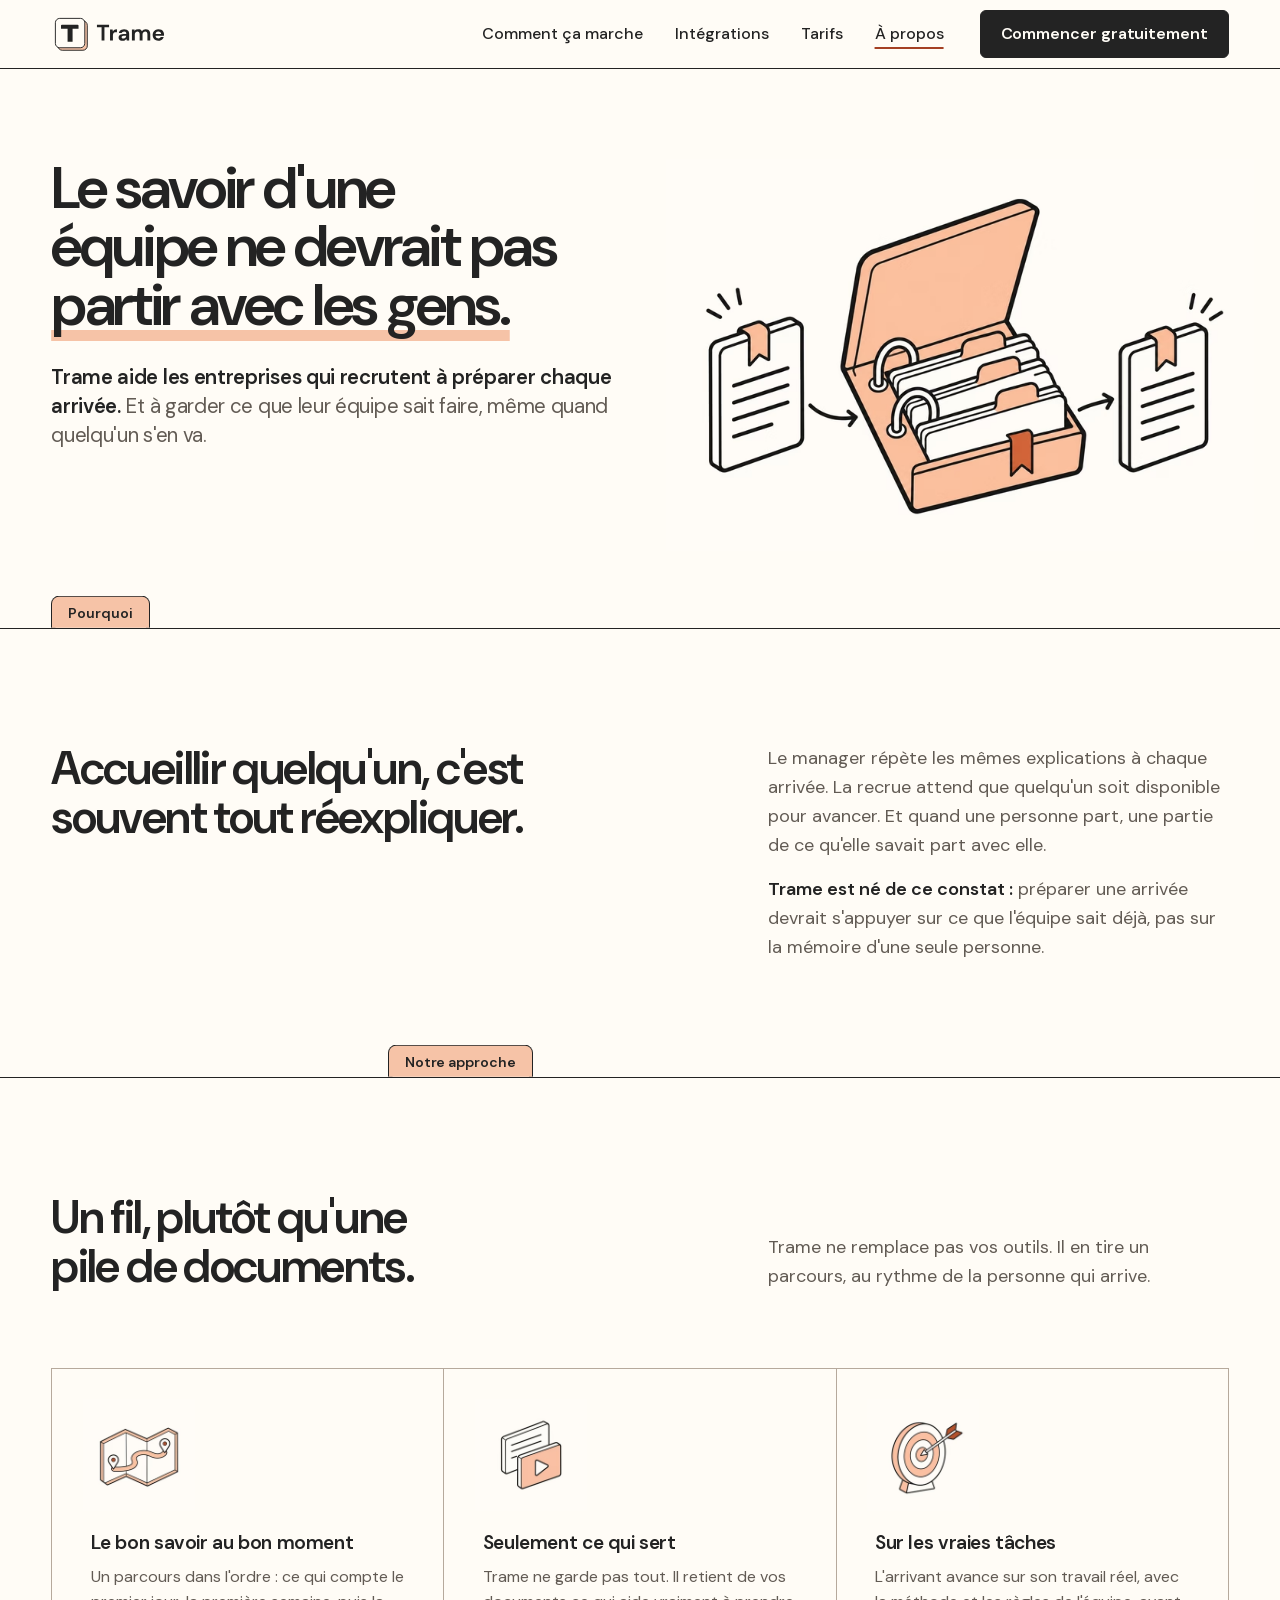
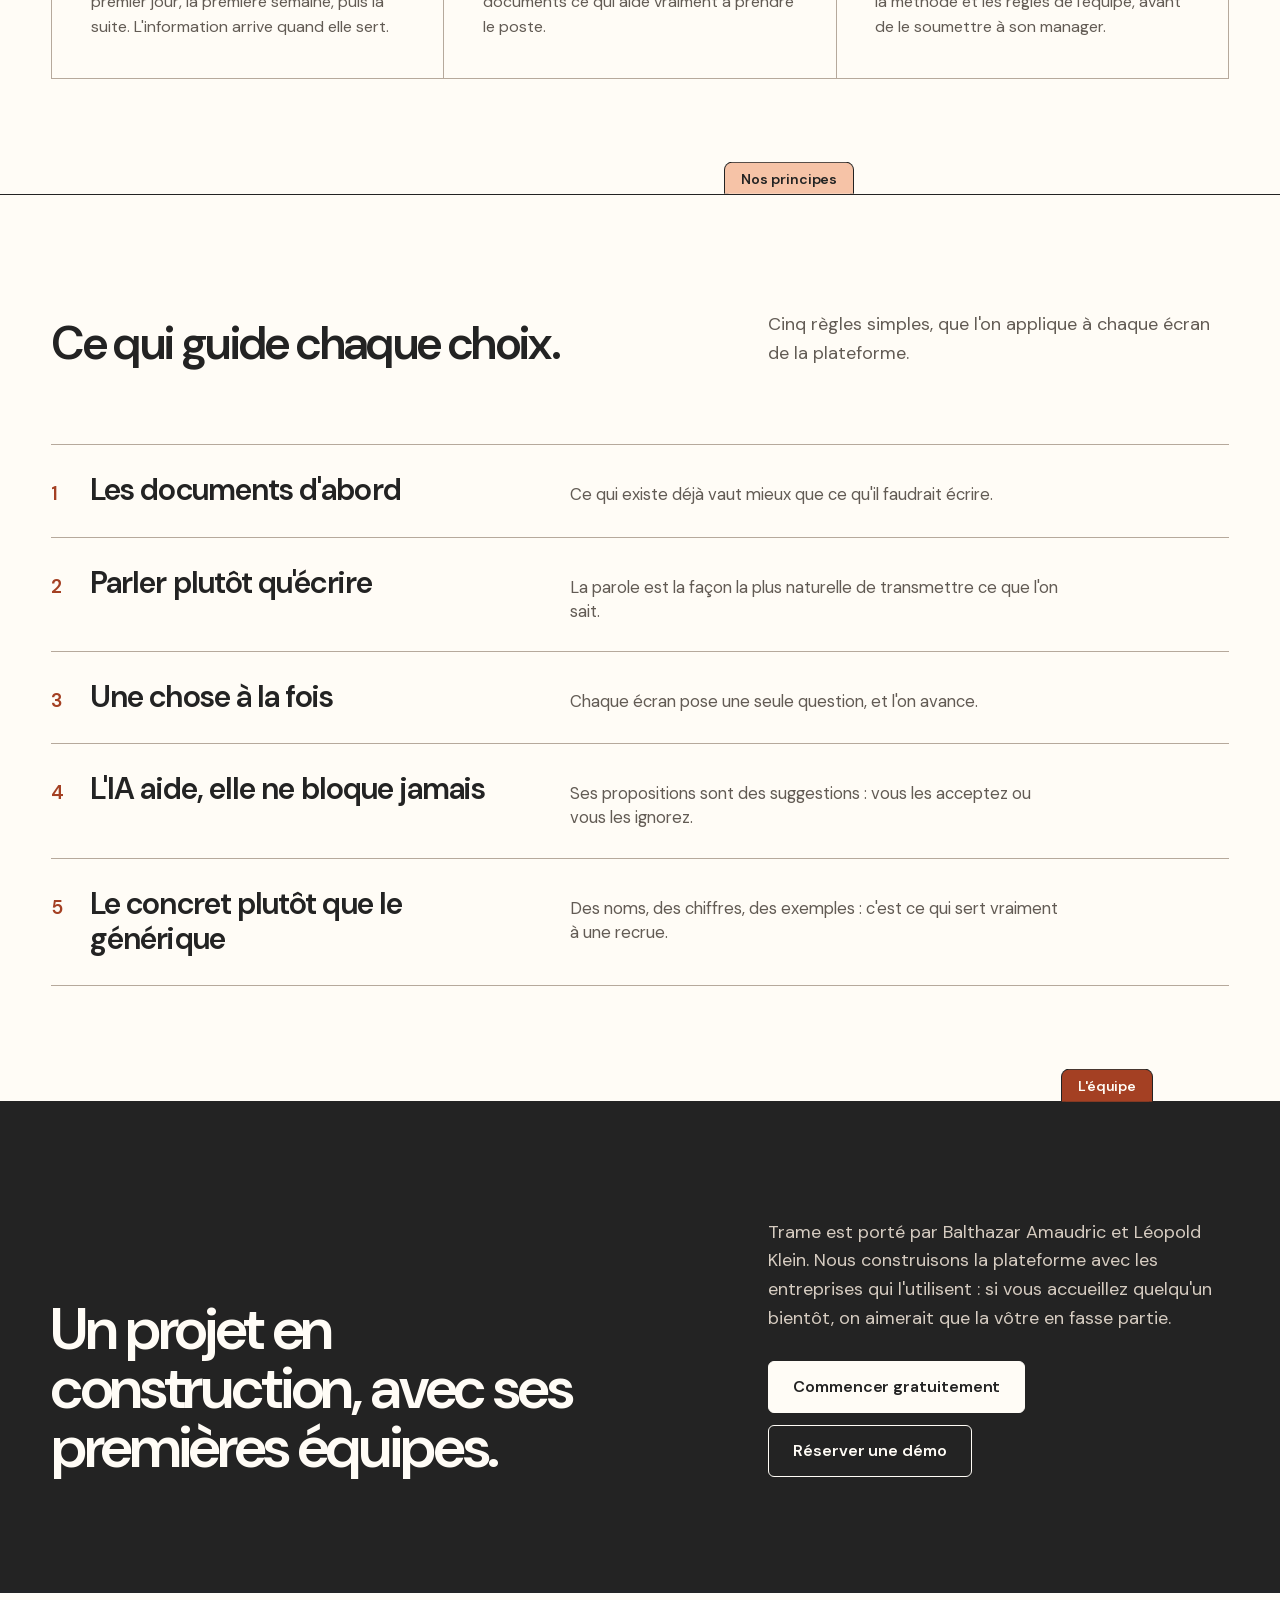
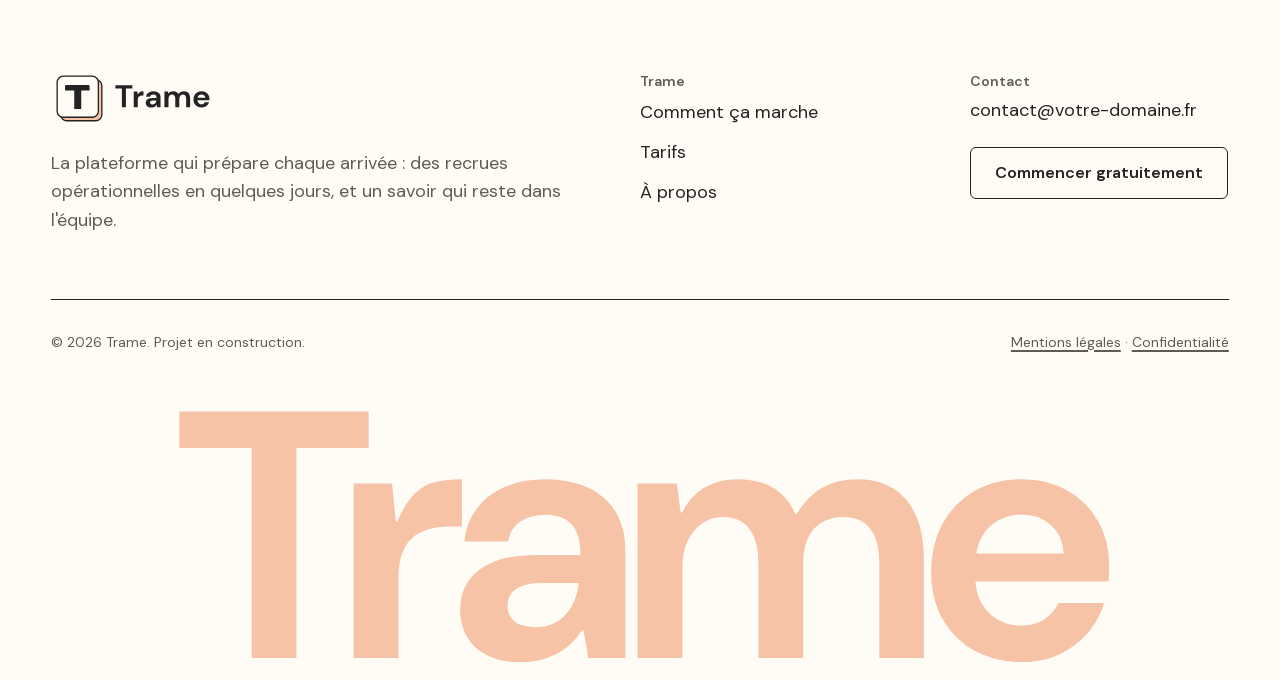
==== a-propos.html @ bbebef20 "Site Trame : accueil, tarifs et à propos Accueil repris de la landing Trame avec le modèle gratuit (" ====
<!doctype html>
<html lang="fr">
<head>
<meta charset="utf-8">
<meta name="viewport" content="width=device-width, initial-scale=1, viewport-fit=cover">
<title>À propos · Trame</title>
<meta name="description" content="Trame aide les entreprises qui recrutent à préparer chaque arrivée, et à garder ce que leur équipe sait faire.">
<meta property="og:title" content="À propos · Trame">
<meta property="og:description" content="Trame aide les entreprises qui recrutent à préparer chaque arrivée, et à garder ce que leur équipe sait faire.">
<meta property="og:type" content="website">
<meta property="og:locale" content="fr_FR">
<meta name="theme-color" content="#FFFCF6">
<!-- Site en construction : non indexé. -->
<meta name="robots" content="noindex">
<link rel="icon" type="image/svg+xml" href="assets/logo/trame-symbole.svg">
<link rel="icon" type="image/png" sizes="32x32" href="assets/logo/favicon-32.png">
<link rel="preload" href="assets/fonts/dm-sans-normal-latin.woff2" as="font" type="font/woff2" crossorigin>
<link rel="stylesheet" href="site.css">
</head>
<body class="trame" id="top" data-page="a-propos">

<a class="skip" href="#contenu">Aller au contenu</a>

<header class="masthead">
  <div class="wrap masthead__bar">
    <a class="logo" href="index.html" aria-label="Trame, accueil"><img src="assets/logo/trame-signature.svg" width="122" height="40" alt=""></a>
    <button class="menu-btn" type="button" aria-expanded="false" aria-controls="nav">Menu <svg class="menu-btn__icon" viewBox="0 0 24 24" width="20" height="20" aria-hidden="true"><path d="M4 7h16M4 12h16M4 17h16"/></svg></button>
    <nav id="nav" class="nav" aria-label="Navigation principale">
      <a href="index.html#comment" class="nav__link">Comment ça marche</a>
      <a href="index.html#integrations" class="nav__link">Intégrations</a>
      <a href="tarifs.html" class="nav__link">Tarifs</a>
      <a href="a-propos.html" class="nav__link" aria-current="page">À propos</a>
      <a href="index.html#commencer" class="btn btn--sm" data-cta="nav">Commencer gratuitement</a>
    </nav>
  </div>
</header>

<main id="contenu" tabindex="-1">

  <section class="page-head page-head--art" aria-labelledby="page-title">
    <div class="wrap page-head__grid">
      <h1 id="page-title">Le savoir d'une équipe ne devrait pas <mark>partir avec les gens.</mark></h1>
      <div class="page-head__text">
        <p class="hero__lead">Trame aide les entreprises qui recrutent à préparer chaque arrivée. <span>Et à garder ce que leur équipe sait faire, même quand quelqu'un s'en va.</span></p>
      </div>
      <figure class="page-head__art art">
        <picture>
          <source type="image/avif" srcset="assets/illustrations/04-transmettre-768.avif 768w, assets/illustrations/04-transmettre-1152.avif 1152w, assets/illustrations/04-transmettre-1536.avif 1536w" sizes="(min-width: 900px) 52vw, calc(100vw - 40px)">
          <img src="assets/illustrations/04-transmettre-1152.jpg" width="1536" height="1024" decoding="async" fetchpriority="high" alt="Le savoir est conservé dans une base partagée et transmis à la personne suivante.">
        </picture>
      </figure>
    </div>
  </section>

  <section id="pourquoi" class="section" aria-labelledby="pourquoi-title" tabindex="-1">
    <div class="wrap">
      <p class="tab" style="--tab-i:0">Pourquoi</p>
      <div class="lede lede--story">
        <h2 id="pourquoi-title">Accueillir quelqu'un, c'est souvent tout réexpliquer.</h2>
        <div class="story">
          <p>Le manager répète les mêmes explications à chaque arrivée. La recrue attend que quelqu'un soit disponible pour avancer. Et quand une personne part, une partie de ce qu'elle savait part avec elle.</p>
          <p><strong>Trame est né de ce constat :</strong> préparer une arrivée devrait s'appuyer sur ce que l'équipe sait déjà, pas sur la mémoire d'une seule personne.</p>
        </div>
      </div>
    </div>
  </section>

  <section id="approche" class="section" aria-labelledby="approche-title" tabindex="-1">
    <div class="wrap">
      <p class="tab" style="--tab-i:2">Notre approche</p>
      <div class="lede">
        <h2 id="approche-title">Un fil, plutôt qu'une pile de documents.</h2>
        <p>Trame ne remplace pas vos outils. Il en tire un parcours, au rythme de la personne qui arrive.</p>
      </div>
      <div class="loom loom--three">
        <article class="loom__cell">
          <picture class="picto"><source type="image/avif" srcset="assets/pictogrammes/picto-parcours-240.avif 240w, assets/pictogrammes/picto-parcours-400.avif 400w" sizes="112px"><img src="assets/pictogrammes/picto-parcours-400.jpg" width="400" height="400" loading="lazy" decoding="async" alt=""></picture>
          <h3>Le bon savoir au bon moment</h3>
          <p>Un parcours dans l'ordre : ce qui compte le premier jour, la première semaine, puis la suite. L'information arrive quand elle sert.</p>
        </article>
        <article class="loom__cell">
          <picture class="picto"><source type="image/avif" srcset="assets/pictogrammes/picto-ressources-240.avif 240w, assets/pictogrammes/picto-ressources-400.avif 400w" sizes="112px"><img src="assets/pictogrammes/picto-ressources-400.jpg" width="400" height="400" loading="lazy" decoding="async" alt=""></picture>
          <h3>Seulement ce qui sert</h3>
          <p>Trame ne garde pas tout. Il retient de vos documents ce qui aide vraiment à prendre le poste.</p>
        </article>
        <article class="loom__cell">
          <picture class="picto"><source type="image/avif" srcset="assets/pictogrammes/picto-missions-240.avif 240w, assets/pictogrammes/picto-missions-400.avif 400w" sizes="112px"><img src="assets/pictogrammes/picto-missions-400.jpg" width="400" height="400" loading="lazy" decoding="async" alt=""></picture>
          <h3>Sur les vraies tâches</h3>
          <p>L'arrivant avance sur son travail réel, avec la méthode et les règles de l'équipe, avant de le soumettre à son manager.</p>
        </article>
      </div>
    </div>
  </section>

  <section id="principes" class="section" aria-labelledby="principes-title" tabindex="-1">
    <div class="wrap">
      <p class="tab" style="--tab-i:4">Nos principes</p>
      <div class="lede">
        <h2 id="principes-title">Ce qui guide chaque choix.</h2>
        <p>Cinq règles simples, que l'on applique à chaque écran de la plateforme.</p>
      </div>
      <dl class="ledger principles">
        <div class="ledger__row principle"><dt><span class="principle__n">1</span>Les documents d'abord</dt><dd>Ce qui existe déjà vaut mieux que ce qu'il faudrait écrire.</dd></div>
        <div class="ledger__row principle"><dt><span class="principle__n">2</span>Parler plutôt qu'écrire</dt><dd>La parole est la façon la plus naturelle de transmettre ce que l'on sait.</dd></div>
        <div class="ledger__row principle"><dt><span class="principle__n">3</span>Une chose à la fois</dt><dd>Chaque écran pose une seule question, et l'on avance.</dd></div>
        <div class="ledger__row principle"><dt><span class="principle__n">4</span>L'IA aide, elle ne bloque jamais</dt><dd>Ses propositions sont des suggestions : vous les acceptez ou vous les ignorez.</dd></div>
        <div class="ledger__row principle"><dt><span class="principle__n">5</span>Le concret plutôt que le générique</dt><dd>Des noms, des chiffres, des exemples : c'est ce qui sert vraiment à une recrue.</dd></div>
      </dl>
    </div>
  </section>

  <section id="equipe" class="section section--ink" aria-labelledby="equipe-title" tabindex="-1">
    <div class="wrap">
      <p class="tab tab--last" style="--tab-i:6">L'équipe</p>
      <div class="closing">
        <h2 id="equipe-title">Un projet en construction, avec ses premières équipes.</h2>
        <div class="closing__side">
          <p>Trame est porté par Balthazar Amaudric et Léopold Klein. Nous construisons la plateforme avec les entreprises qui l'utilisent : si vous accueillez quelqu'un bientôt, on aimerait que la vôtre en fasse partie.</p>
          <div class="actions">
            <a href="index.html#commencer" class="btn btn--paper" data-cta="a-propos">Commencer gratuitement</a>
            <a href="tarifs.html#demo" class="btn btn--on-ink" data-demo="a-propos">Réserver une démo</a>
          </div>
        </div>
      </div>
    </div>
  </section>

</main>

<footer class="colophon">
  <div class="wrap">
    <div class="colophon__top">
      <div class="colophon__brand">
        <a class="logo logo--lg" href="index.html" aria-label="Trame, accueil"><img src="assets/logo/trame-signature.svg" width="171" height="56" alt=""></a>
        <p>La plateforme qui prépare chaque arrivée : des recrues opérationnelles en quelques jours, et un savoir qui reste dans l'équipe.</p>
      </div>
      <nav class="colophon__nav" aria-label="Pages du site">
        <p class="colophon__label">Trame</p>
        <a href="index.html#comment">Comment ça marche</a>
        <a href="tarifs.html">Tarifs</a>
        <a href="a-propos.html">À propos</a>
      </nav>
      <div class="colophon__contact">
        <p class="colophon__label">Contact</p>
        <p class="sel">contact@votre-domaine.fr</p>
        <a href="index.html#commencer" class="btn btn--ghost" data-cta="footer">Commencer gratuitement</a>
      </div>
    </div>

    <div class="colophon__bottom">
      <span>© 2026 Trame. Projet en construction.</span>
      <span><a href="index.html#mentions">Mentions légales</a> · <a href="index.html#confidentialite">Confidentialité</a></span>
    </div>
  </div>
  <p class="colophon__mark" aria-hidden="true">Trame</p>
</footer>

<script src="site.js"></script>
</body>
</html>
---- site.css ----
/* Trame · site (accueil, tarifs, à propos), direction « Atelier de transmission ».
   Repris de la landing Trame (dépôt trame-landing) ; tout est limité à .trame. */

@font-face{font-family:"DM Sans";font-style:normal;font-weight:100 1000;font-display:swap;src:url("assets/fonts/dm-sans-normal-latin.woff2") format("woff2");unicode-range:U+0000-00FF,U+0131,U+0152-0153,U+02BB-02BC,U+02C6,U+02DA,U+02DC,U+0304,U+0308,U+0329,U+2000-206F,U+20AC,U+2122,U+2191,U+2193,U+2212,U+2215,U+FEFF,U+FFFD}
@font-face{font-family:"DM Sans";font-style:normal;font-weight:100 1000;font-display:swap;src:url("assets/fonts/dm-sans-normal-latin-ext.woff2") format("woff2");unicode-range:U+0100-02BA,U+02BD-02C5,U+02C7-02CC,U+02CE-02D7,U+02DD-02FF,U+0304,U+0308,U+0329,U+1D00-1DBF,U+1E00-1E9F,U+1EF2-1EFF,U+2020,U+20A0-20AB,U+20AD-20C0,U+2113,U+2C60-2C7F,U+A720-A7FF}

/* ---------- Tokens ---------- */
.trame{
  --paper:#FFFCF6;--ink:#232323;--peach:#F6C3A7;--apricot:#FFF0E5;--ember:#A44023;--muted:#625B54;--line:#B6A99C;
  /* texte secondaire sur encre, teinté du papier (8:1 sur #232323) */
  --on-ink:#FFFCF6;--on-ink-muted:#D6CCC1;
  --font:"DM Sans",Arial,sans-serif;
  --radius-control:6px;--radius-panel:10px;
  --gutter:clamp(20px,4vw,56px);
  --masthead:68px;
  --section:clamp(80px,9vw,136px);
  --text:clamp(16px,.9rem + .3vw,18px);
  margin:0;font-family:var(--font);font-size:var(--text);line-height:1.6;color:var(--ink);background:var(--paper);
  -webkit-text-size-adjust:100%;text-rendering:optimizeLegibility;-webkit-font-smoothing:antialiased;
  caret-color:var(--ember);accent-color:var(--ink);scrollbar-color:var(--line) var(--paper);
}
.trame *,.trame *::before,.trame *::after{box-sizing:border-box}
.trame ::selection{background:var(--peach);color:var(--ink)}
.trame [hidden]{display:none!important}
.trame img,.trame svg,.trame picture{display:block;max-width:100%}
.trame a{color:inherit;text-underline-offset:.2em;text-decoration-thickness:1.5px}
.trame p,.trame figure,.trame dl,.trame dd{margin:0}
.trame h1,.trame h2,.trame h3{margin:0;font-weight:600;text-wrap:balance}
.trame h1{font-size:clamp(42px,5.8vw,88px);line-height:1;letter-spacing:-.04em}
.trame h2{font-size:clamp(32px,3.6vw,52px);line-height:1.06;letter-spacing:-.035em}
.trame h3{font-size:clamp(19px,1.5vw,22px);line-height:1.25;letter-spacing:-.02em}
.trame mark{background:none;color:inherit;text-decoration:underline;text-decoration-color:var(--peach);text-decoration-thickness:.18em;text-underline-offset:.08em;text-decoration-skip-ink:none}
.trame :focus-visible{outline:3px solid var(--ember);outline-offset:3px;border-radius:2px}
.trame [tabindex="-1"]:focus{outline:none}
.trame .wrap{width:100%;max-width:calc(1240px + 2 * var(--gutter));margin-inline:auto;padding-inline:max(var(--gutter),env(safe-area-inset-left,0px)) max(var(--gutter),env(safe-area-inset-right,0px))}
.trame .skip{position:absolute;left:12px;top:-60px;z-index:20;padding:10px 16px;background:var(--ink);color:var(--paper);border-radius:var(--radius-control);font-weight:600;text-decoration:none}
.trame .skip:focus{top:12px}

/* ---------- Boutons ---------- */
.trame .btn{min-height:52px;display:inline-flex;align-items:center;justify-content:center;gap:10px;padding:13px 24px;border:1.5px solid var(--ink);border-radius:var(--radius-control);font:600 16px/1.2 var(--font);letter-spacing:-.005em;text-align:center;text-decoration:none;background:var(--ink);color:var(--paper);cursor:pointer;transition:background-color 160ms cubic-bezier(.16,1,.3,1),border-color 160ms cubic-bezier(.16,1,.3,1),color 160ms cubic-bezier(.16,1,.3,1)}
.trame .btn:hover{background:var(--ember);border-color:var(--ember)}
.trame .btn:active{background:#7E3019;border-color:#7E3019}
.trame .btn--ghost{background:transparent;color:var(--ink)}
.trame .btn--ghost:hover{background:var(--ink);border-color:var(--ink);color:var(--paper)}
.trame .btn--sm{min-height:48px;padding:11px 20px;white-space:nowrap}
.trame .btn--block{width:100%}
.trame .btn:disabled{cursor:progress;background:var(--muted);border-color:var(--muted)}
.trame .actions{display:flex;flex-wrap:wrap;gap:12px}

/* ---------- Bandeau ---------- */
.trame .masthead{position:sticky;top:0;z-index:10;background:var(--paper);border-bottom:1px solid var(--ink)}
.trame .masthead__bar{display:flex;align-items:center;justify-content:space-between;gap:16px;min-height:var(--masthead)}
.trame .logo{display:inline-flex;align-items:center;min-height:44px;flex:none}
.trame .logo img{width:auto;height:40px}
.trame .logo--lg img{height:56px}
.trame .nav{display:flex;align-items:center;gap:4px 32px}
.trame .nav__link{display:inline-flex;align-items:center;min-height:44px;font-size:16px;font-weight:500;text-decoration:none;text-underline-offset:8px;text-decoration-thickness:2px}
.trame .nav__link:hover{text-decoration-line:underline;text-decoration-color:var(--line)}
.trame .nav__link[aria-current]{text-decoration-line:underline;text-decoration-color:var(--ember)}
.trame .nav .btn{margin-left:4px}
@media (max-width:1040px){.trame .nav__link{display:none}}
@media (max-width:360px){.trame .logo img{height:34px}.trame .nav .btn{padding-inline:14px;font-size:15px}}

/* ---------- Hero ---------- */
.trame .hero{padding-block:clamp(40px,6vw,88px) clamp(40px,4.5vw,64px);overflow:hidden}
.trame .hero__grid{display:grid;grid-template-columns:minmax(0,1fr);gap:clamp(28px,4vw,48px);align-items:center}
.trame .hero h1{grid-column:1 / -1;max-width:14em}
.trame .hero__lead{font-size:clamp(19px,1.6vw,23px);line-height:1.4;font-weight:600;letter-spacing:-.015em}
.trame .hero__lead span{font-weight:400;color:var(--muted)}
.trame .ticks{list-style:none;margin:28px 0 0;padding:0;display:grid;gap:12px;max-width:34em}
.trame .ticks li{display:flex;gap:12px;align-items:flex-start}
.trame .tick{flex:none;margin-top:2px;fill:none;stroke:var(--ember);stroke-width:2.6;stroke-linecap:round;stroke-linejoin:round}
.trame .hero .actions{margin-top:36px}
.trame .hero__text{position:relative;z-index:1}
/* Le haut de l'illustration est du papier vide (6 % de sa hauteur) : elle remonte légèrement vers les boutons. */
.trame .hero__art{margin-top:-2%}
.trame .hero__art img{width:100%;height:auto}
@media (min-width:900px){
  .trame .hero__grid{grid-template-columns:minmax(0,5fr) minmax(0,7fr);column-gap:clamp(24px,3vw,48px)}
  .trame .hero h1{position:relative;z-index:1}
  .trame .hero__text{align-self:start}
  /* L'illustration remonte sous la seconde ligne, courte, du titre : son haut gauche est du papier vide. */
  .trame .hero__art{margin:calc(-1 * clamp(48px,9vw,136px)) calc(-1 * var(--gutter)) 0 0;align-self:start}
}

/* La vapeur du café : trois volutes au trait d'encre qui montent et s'effacent en boucle. */
.trame .hero__art{position:relative}
.trame .hero-steam{position:absolute;top:0;left:0;width:100%;height:auto;aspect-ratio:1090 / 920;pointer-events:none;overflow:visible}
.trame .hero-steam path{fill:none;stroke:var(--ink);stroke-width:3.6;stroke-linecap:round;stroke-dasharray:55 100;stroke-dashoffset:55;opacity:0;animation:trame-vapeur 3.6s cubic-bezier(.45,.1,.55,.9) infinite}
.trame .hero-steam path:nth-child(2){animation-delay:-1.2s;animation-duration:4s}
.trame .hero-steam path:nth-child(3){animation-delay:-2.5s}
@keyframes trame-vapeur{0%{stroke-dashoffset:55;opacity:0}20%{opacity:1}65%{opacity:.75}100%{stroke-dashoffset:-100;opacity:0}}

/* Survol de l'illustration : calques ajoutés par v2.js (souris uniquement), découpés dans la même image.
   Chaque calque grandit autour de son centre plus qu'il ne se déplace : il recouvre toujours son empreinte
   d'origine, sans laisser voir de double sous lui. */
.trame .hero-layer,.trame .hero-keys{position:absolute;top:0;left:0;width:100%;pointer-events:none}
.trame .hero-layer img{width:100%;height:auto;pointer-events:auto}
.trame .hero-layer{filter:drop-shadow(0 0 0 rgba(35,35,35,0));transition:transform .55s var(--lift),filter .55s var(--lift)}
.trame .hero-layer--panel{--lift:cubic-bezier(.2,.9,.25,1.15);transform-origin:65% 33.6%}
.trame .hero-layer--panel img{clip-path:polygon(73.67% 63.32%,49.45% 55.16%,48.99% 54.95%,48.49% 54.24%,48.39% 53.04%,50.50% 35.22%,53.26% 7.61%,53.44% 6.63%,54.13% 5.92%,55.14% 5.92%,76.70% 11.90%,81.56% 13.10%,82.29% 13.42%,82.71% 14.02%,82.80% 15.22%,81.06% 26.41%,77.94% 48.59%,76.06% 48.21%,75.60% 48.42%,75.18% 49.02%,73.35% 61.41%,73.53% 62.72%,73.90% 63.15%)}
.trame .hero-layer--panel:hover{transform:translate(-.3%,-.6%) scale(1.045);filter:drop-shadow(9px 11px 0 rgba(35,35,35,.14))}
.trame .hero-layer--card{--lift:cubic-bezier(.2,.9,.25,1.25);transform-origin:83.2% 58.4%}
.trame .hero-layer--card img{clip-path:polygon(90.00% 68.86%,88.90% 68.64%,76.33% 64.08%,74.77% 63.64%,74.04% 63.32%,73.53% 62.72%,73.35% 61.41%,73.81% 58.91%,75.00% 49.78%,75.28% 48.80%,75.60% 48.42%,76.51% 48.21%,90.28% 52.45%,92.20% 53.10%,92.89% 53.80%,93.07% 54.35%,93.07% 55.00%,91.51% 64.24%,91.15% 67.17%,90.87% 68.15%,90.46% 68.64%)}
.trame .hero-layer--card:hover{transform:translate(.2%,-.3%) scale(1.07) rotate(-1deg);filter:drop-shadow(7px 9px 0 var(--peach))}
/* La loupe se soulève et grossit ce qu'elle regarde. */
.trame .hero-layer--mag{--lift:cubic-bezier(.3,.8,.3,1);transform-origin:67.06% 75.65%}
.trame .hero-layer--mag img{clip-path:polygon(79.45% 94.08%,78.81% 94.08%,78.26% 93.86%,77.66% 93.26%,72.34% 85.76%,71.88% 84.78%,71.97% 84.35%,70.96% 83.04%,70.83% 82.66%,69.54% 83.42%,68.62% 83.75%,67.06% 83.97%,65.96% 83.86%,64.59% 83.42%,63.49% 82.77%,62.57% 82.01%,61.70% 80.98%,61.06% 79.89%,60.32% 77.93%,60.05% 75.65%,60.14% 74.35%,60.50% 72.72%,61.06% 71.41%,61.70% 70.33%,62.57% 69.29%,63.49% 68.53%,65.14% 67.66%,67.06% 67.34%,68.17% 67.45%,69.54% 67.88%,70.64% 68.53%,71.56% 69.29%,72.43% 70.33%,73.62% 72.72%,73.99% 74.35%,74.08% 75.65%,73.99% 76.96%,73.62% 78.59%,73.07% 79.89%,72.43% 80.87%,72.75% 81.03%,73.76% 82.34%,73.94% 82.23%,74.50% 82.45%,80.69% 90.54%,80.96% 91.30%,80.96% 92.28%,80.78% 92.93%,80.37% 93.53%)}
.trame .hero-layer--mag:hover{transform:scale(1.08);filter:drop-shadow(6px 8px 0 rgba(35,35,35,.14))}
.trame .hero-layer--lens{filter:none;clip-path:circle(5.35% at 67.06% 75.65%);transform-origin:67.06% 75.65%}
.trame .hero-layer--lens img{pointer-events:none;transform-origin:67.06% 75.65%;transition:transform .7s cubic-bezier(.3,.8,.3,1)}
.trame .hero-layer--mag:hover .hero-layer--lens img{transform:scale(1.3)}
/* Le clavier : des touches s'allument l'une après l'autre, comme sous des doigts. */
.trame .hero-keys{height:auto;aspect-ratio:1090 / 920;mix-blend-mode:multiply}
.trame .hero-keys__hit{fill:transparent;pointer-events:all}
.trame .hero-keys__caps polygon{fill:var(--peach);opacity:0}
.trame .hero-keys__hit:hover~.hero-keys__caps polygon{animation:trame-frappe 6s linear infinite}
@keyframes trame-frappe{0%{opacity:0}1.2%{opacity:1}6%{opacity:0}100%{opacity:0}}

/* ---------- Bandeau d'introduction ---------- */
.trame .intro{background:var(--apricot);border-block:1px solid var(--ink);padding-block:clamp(56px,7vw,96px)}
.trame .intro__grid{display:grid;gap:28px 72px}
.trame .intro__statement{font-size:clamp(34px,4.4vw,64px);font-weight:600;line-height:1.02;letter-spacing:-.04em;text-wrap:balance}
.trame .intro__statement span{color:var(--ember)}
.trame .intro__body{display:grid;gap:14px;align-content:end;max-width:34em}
.trame .intro__lead{font-size:clamp(19px,1.6vw,22px);font-weight:600;letter-spacing:-.015em;line-height:1.35}
@media (min-width:900px){.trame .intro__grid{grid-template-columns:minmax(0,7fr) minmax(0,5fr);align-items:end}}

/* ---------- Sections et intercalaires ---------- */
.trame .section{position:relative;padding-block:var(--section);border-top:1px solid var(--ink);scroll-margin-top:calc(var(--masthead) + 44px)}
.trame .section>.wrap{position:relative}
/* L'intercalaire : un onglet de classeur posé sur le trait de section. */
.trame .tab{position:absolute;left:calc(max(var(--gutter),env(safe-area-inset-left,0px)) + (100% - 2 * var(--gutter) - 12em) * var(--tab-i,0) / 6);top:calc(-1 * var(--section) - 1px);transform:translateY(-100%);padding:7px 16px 6px;background:var(--peach);border:1px solid var(--ink);border-bottom:0;border-radius:8px 8px 0 0;font-size:14px;font-weight:600;line-height:1.3;letter-spacing:-.005em;white-space:nowrap;color:var(--ink)}
.trame .tab--last{background:var(--ember);color:var(--paper)}
.trame .lede{display:grid;gap:20px 72px;margin-bottom:clamp(48px,6vw,80px)}
.trame .lede h2{max-width:16em}
.trame .lede p{max-width:34em;color:var(--muted)}
.trame .lede strong{color:var(--ink);font-weight:600}
@media (min-width:900px){.trame .lede{grid-template-columns:minmax(0,7fr) minmax(0,5fr);align-items:end}}

/* ---------- Problème : un relevé ---------- */
.trame .ledger{border-bottom:1px solid var(--line)}
.trame .ledger__row{display:grid;gap:6px 48px;padding-block:clamp(18px,2.4vw,28px);border-top:1px solid var(--line);align-items:baseline}
.trame .ledger dt{font-size:clamp(44px,5.6vw,84px);font-weight:600;line-height:.95;letter-spacing:-.04em;font-variant-numeric:tabular-nums lining-nums}
.trame .ledger dd{font-size:clamp(16px,1.3vw,19px);line-height:1.45;color:var(--muted);max-width:30em}
.trame .sources{margin-top:24px;font-size:14px;color:var(--muted)}
@media (min-width:720px){.trame .ledger__row{grid-template-columns:minmax(0,5fr) minmax(0,7fr)}}

/* ---------- Comment ça marche : le fil ---------- */
.trame .weave{position:relative;--node:48px}
.trame .weave__thread{display:none}
.trame .weave__flag{position:absolute;left:calc(var(--node) / 2 - 4.75px);bottom:-2px;overflow:visible}
.trame .weave__pole{fill:none;stroke:var(--ink);stroke-width:1.5;stroke-linecap:round}
.trame .weave__cloth{fill:var(--ember);stroke:var(--ink);stroke-width:1.5;stroke-linejoin:round}
.trame .steps{list-style:none;margin:0;padding:0 0 40px;display:grid;gap:56px;position:relative}
.trame .steps::before{content:"";position:absolute;left:calc(var(--node) / 2 - .75px);top:calc(var(--node) / 2);bottom:0;border-left:1.5px dashed var(--ink)}
.trame .step{position:relative;display:grid;grid-template-columns:var(--node) minmax(0,1fr);column-gap:20px;align-content:start}
.trame .step>*:not(.step__node){grid-column:2}
.trame .step__node{grid-column:1;grid-row:1 / span 4;align-self:start;position:relative;z-index:1;display:grid;place-items:center;width:var(--node);height:var(--node);border:1.5px solid var(--ink);border-radius:50%;background:var(--peach);font-size:14px;font-weight:600;letter-spacing:.02em;font-variant-numeric:tabular-nums}
.trame .step__art{width:100%;max-width:520px;aspect-ratio:3/2;margin-bottom:20px}
.trame .step h3{margin-bottom:10px}
.trame .step p:not(.step__node):not(.tag){font-size:16px;line-height:1.6;color:var(--muted)}
.trame .tag{justify-self:start;margin-top:16px;padding:5px 10px;border:1px solid var(--ink);border-radius:4px;font-size:14px;font-weight:500;line-height:1.3}
@media (min-width:1024px){
  .trame .weave__thread{display:block;position:absolute;left:0;right:0;top:calc(var(--node) / 2 - 20px);width:100%;height:40px;overflow:visible}
  .trame .weave__thread path{fill:none;stroke:var(--ink);stroke-width:1.5;stroke-dasharray:7 7;stroke-linecap:round;vector-effect:non-scaling-stroke}
  .trame .weave__flag{left:auto;bottom:auto;right:-6px;top:calc(var(--node) / 2 - 30px)}
  .trame .steps{grid-template-columns:repeat(3,minmax(0,1fr));gap:40px;padding-bottom:0}
  .trame .steps::before{display:none}
  .trame .step{grid-template-columns:minmax(0,1fr)}
  .trame .step>*:not(.step__node){grid-column:1}
  .trame .step__node{grid-row:auto;margin-bottom:28px}
  .trame .step__art{max-width:none}
}
/* Étape 2 : les fiches du parcours, dessinées dans la grammaire des planches (trait 3, aplats pêche, dernier onglet braise). */
.trame .sketch{width:100%;height:auto;overflow:visible}
.trame .sketch polygon{stroke:var(--ink);stroke-width:3;stroke-linejoin:round}
.trame .sk-face{fill:var(--paper)}
.trame .sk-edge{fill:var(--peach)}
.trame .sketch text{font:600 21px/1 var(--font);letter-spacing:-.01em;fill:var(--ink)}

/* Le papier des PNG maîtres a été aplati sur #FFFCF6 (pixels clairs à ≤ 7 niveaux du papier mesuré, trait intact)
   avant encodage : les images se posent sans cadre, sans masque, filtre ni mélange. */
.trame .art img{width:100%;height:100%;object-fit:contain}

/* Signature : le fil se trace au défilement, les étapes se colorent à son passage.
   Repli : fil complet et pastilles pêche, sans mouvement. */
@supports (animation-timeline:view()){
  @media (prefers-reduced-motion:no-preference){
    .trame .weave{view-timeline:--weave block}
    .trame .weave__thread,.trame .steps::before{animation:trame-draw linear both;animation-timeline:--weave;animation-range:cover 12% cover 46%}
    .trame .steps::before{animation-name:trame-draw-down}
    .trame .step__node{animation:trame-node linear both;animation-timeline:--weave}
    .trame .step:nth-child(1) .step__node{animation-range:cover 10% cover 14%}
    .trame .step:nth-child(2) .step__node{animation-range:cover 21% cover 25%}
    .trame .step:nth-child(3) .step__node{animation-range:cover 32% cover 36%}
    .trame .weave__flag{animation:trame-flag linear both;animation-timeline:--weave;animation-range:cover 42% cover 47%}
    @media (max-width:1023.98px){
      .trame .steps::before{animation-range:cover 8% cover 70%}
      .trame .step:nth-child(1) .step__node{animation-range:cover 6% cover 10%}
      .trame .step:nth-child(2) .step__node{animation-range:cover 30% cover 34%}
      .trame .step:nth-child(3) .step__node{animation-range:cover 54% cover 58%}
      .trame .weave__flag{animation-range:cover 66% cover 72%}
    }
  }
}
@keyframes trame-draw{from{clip-path:inset(0 100% 0 0)}to{clip-path:inset(0 0 0 0)}}
@keyframes trame-draw-down{from{clip-path:inset(0 0 100% 0)}to{clip-path:inset(0 0 0 0)}}
@keyframes trame-node{from{background:var(--paper)}to{background:var(--peach)}}
@keyframes trame-flag{from{opacity:0;transform:translateY(6px)}to{opacity:1;transform:none}}

/* ---------- Intégrations : le tableau des connexions, sur l'encre ---------- */
.trame .lede--ink p{color:var(--on-ink-muted)}
.trame .lede__side{display:grid;gap:24px;justify-items:start}
.trame .btn--on-ink{background:transparent;border-color:var(--paper);color:var(--paper)}
.trame .btn--on-ink:hover{background:var(--paper);border-color:var(--paper);color:var(--ink)}
.trame .btn--on-ink:focus-visible{outline-color:var(--peach)}
.trame .board{margin:0}
/* Le relief du logo : une feuille papier posée sur un calque pêche décalé. */
.trame .board__sheet{padding:clamp(10px,2.4vw,32px);background:var(--paper);border-radius:var(--radius-panel);box-shadow:clamp(6px,.8vw,12px) clamp(6px,.8vw,12px) 0 var(--peach)}
.trame .board img{width:100%;height:auto}

/* ---------- Pour l'arrivant : la grille tissée ---------- */
.trame .loom{display:grid;grid-template-columns:minmax(0,1fr);border-top:1px solid var(--line);border-left:1px solid var(--line)}
.trame .loom__cell,.trame .proof{border-right:1px solid var(--line);border-bottom:1px solid var(--line)}
.trame .loom__cell{display:grid;align-content:start;gap:10px;padding:clamp(24px,3vw,40px)}
.trame .loom__cell p{font-size:16px;line-height:1.55;color:var(--muted);max-width:30em}
.trame .picto{width:112px;height:112px;margin:-8px 0 10px -8px}
@media (max-width:639.98px){
  .trame .loom__cell{grid-template-columns:76px minmax(0,1fr);column-gap:16px;align-items:start}
  .trame .loom__cell .picto{grid-row:span 2;width:84px;height:84px;margin:-10px 0 0 -10px}
}
.trame .picto img{width:100%;height:100%;object-fit:contain}
.trame .proof{display:grid;align-content:center;gap:8px 24px;margin:0;padding:clamp(24px,3vw,40px);background:var(--apricot)}
.trame .proof__value{font-size:clamp(56px,6vw,96px);font-weight:600;line-height:.9;letter-spacing:-.04em;font-variant-numeric:tabular-nums}
.trame .proof__label{font-size:clamp(17px,1.4vw,20px);font-weight:500;line-height:1.35;max-width:22em}
.trame .proof__source{font-size:14px;color:var(--muted)}
/* Six cases régulières, puis la preuve chiffrée en bande sur toute la largeur. */
@media (min-width:640px){
  .trame .loom{grid-template-columns:repeat(2,minmax(0,1fr))}
  .trame .proof{grid-column:1 / -1;grid-template-columns:auto minmax(0,1fr);align-items:center;column-gap:clamp(24px,3vw,48px)}
  .trame .proof__value{grid-row:span 2}
  .trame .proof__label{align-self:end}
  .trame .proof__source{grid-column:2;align-self:start}
}
@media (min-width:1024px){.trame .loom{grid-template-columns:repeat(3,minmax(0,1fr))}}

/* ---------- Quand quelqu'un part ---------- */
.trame .handover{display:grid;gap:40px;align-items:center}
.trame .handover__art{aspect-ratio:3/2;margin-inline:calc(-1 * var(--gutter) / 2)}
.trame .handover__text{max-width:32em}
.trame .handover__text h2{margin-bottom:24px}
.trame .handover__text>p{color:var(--muted)}
.trame .ticks--compact{margin-top:28px}
@media (min-width:900px){.trame .handover{grid-template-columns:minmax(0,7fr) minmax(0,5fr);gap:56px}.trame .handover__art{margin-inline:calc(-1 * var(--gutter) / 2) 0}}

/* ---------- Pour qui ---------- */
.trame .audiences{display:grid;grid-template-columns:minmax(0,1fr)}
.trame .audience{display:grid;align-content:start;gap:12px;padding-block:32px;border-top:1px solid var(--line)}
.trame .audience p{font-size:16px;line-height:1.55;color:var(--muted);max-width:26em}
.trame .picto--lg{width:136px;height:136px}
@media (min-width:768px){
  .trame .audiences{grid-template-columns:repeat(3,minmax(0,1fr));border-top:1px solid var(--line)}
  .trame .audience{border-top:0;padding:8px clamp(20px,2.6vw,40px) 8px}
  .trame .audience+.audience{border-left:1px solid var(--line)}
  .trame .audience:first-child{padding-left:0}
  .trame .audience:last-child{padding-right:0}
  .trame .audiences{padding-top:32px}
}

/* ---------- Bêta : la clôture à l'encre ---------- */
.trame .section--ink{background:var(--ink);color:var(--on-ink)}
.trame .beta{display:grid;gap:44px;align-items:start}
.trame .beta__intro h2{margin-bottom:24px;font-size:clamp(36px,4.6vw,68px);line-height:1;letter-spacing:-.04em}
.trame .beta__intro p{max-width:28em;color:var(--on-ink-muted)}
.trame .sheet{background:var(--paper);color:var(--ink);border-radius:var(--radius-panel);padding:clamp(22px,3vw,40px)}
@media (min-width:960px){.trame .beta{grid-template-columns:minmax(0,5fr) minmax(0,7fr);gap:72px}.trame .beta__intro{position:sticky;top:calc(var(--masthead) + 40px)}}

.trame .form{display:grid;grid-template-columns:minmax(0,1fr);gap:20px}
@media (min-width:600px){.trame .form{grid-template-columns:repeat(2,minmax(0,1fr))}.trame .field--full{grid-column:1/-1}}
.trame .field{display:grid;gap:8px;min-width:0;margin:0;padding:0;border:0}
.trame .field>label,.trame .choices legend{font-size:15px;font-weight:600;line-height:1.3}
.trame .opt{font-weight:400;color:var(--muted)}
.trame input[type=email],.trame input[type=text],.trame select{width:100%;min-height:52px;padding:12px 14px;font:400 16px/1.4 var(--font);color:var(--ink);background:var(--paper);border:1px solid var(--muted);border-radius:var(--radius-control);transition:border-color 160ms cubic-bezier(.16,1,.3,1),box-shadow 160ms cubic-bezier(.16,1,.3,1)}
.trame input::placeholder{color:#6F665E}
.trame input[type=email]:hover,.trame input[type=text]:hover,.trame select:hover{border-color:var(--ink)}
.trame input[type=email]:focus-visible,.trame input[type=text]:focus-visible,.trame select:focus-visible{outline:3px solid var(--ember);outline-offset:1px;border-color:var(--ink)}
.trame select{appearance:none;-webkit-appearance:none;padding-right:44px;background-image:url("data:image/svg+xml,%3Csvg xmlns='http://www.w3.org/2000/svg' viewBox='0 0 24 24' width='20' height='20' fill='none' stroke='%23232323' stroke-width='1.8' stroke-linecap='round' stroke-linejoin='round'%3E%3Cpath d='M6 9l6 6 6-6'/%3E%3C/svg%3E");background-repeat:no-repeat;background-position:right 14px center}
.trame [aria-invalid=true]{border-color:var(--ember)!important;box-shadow:inset 0 0 0 1px var(--ember)}
.trame .choices legend{padding:0;margin-bottom:10px}
.trame .choices__row{display:flex;flex-wrap:wrap;gap:8px}
.trame .choice{position:relative;display:inline-flex;align-items:center;gap:10px;min-height:48px;padding:0 16px;border:1px solid var(--muted);border-radius:var(--radius-control);background:var(--paper);font-size:16px;cursor:pointer;transition:border-color 160ms cubic-bezier(.16,1,.3,1),background-color 160ms cubic-bezier(.16,1,.3,1)}
.trame .choice:hover{border-color:var(--ink)}
.trame .choice input{width:18px;height:18px;margin:0}
.trame .choice:has(input:checked){border-color:var(--ink);background:var(--apricot);box-shadow:inset 0 0 0 1px var(--ink)}
.trame .honeypot{position:absolute;left:-9999px;width:1px;height:1px;opacity:0}
.trame .consent{display:flex;gap:12px;align-items:flex-start;font-size:15px;line-height:1.5;cursor:pointer}
.trame .consent input{flex:none;width:20px;height:20px;margin:2px 0 0}
.trame .consent a{font-weight:600}
.trame .form__submit{display:grid;gap:12px;padding-top:4px}
.trame .form__msg{min-width:0;font-size:15px;line-height:1.5;color:var(--muted)}
.trame .form__msg:empty,.trame .field__err:empty{display:none}
.trame .field__err{margin:0;font-size:15px;line-height:1.45;font-weight:500;color:var(--ember)}
.trame .consent+.field__err{margin-top:-8px;padding-left:32px}
.trame .form__msg.is-error{color:var(--ember);font-weight:500}
.trame .form-ok{padding:28px;border:1px solid var(--ink);border-radius:var(--radius-panel);background:var(--apricot)}
.trame .form-ok__title{font-size:28px;font-weight:600;letter-spacing:-.035em;margin-bottom:8px}

/* ---------- Pied de page ---------- */
.trame .colophon{border-top:1px solid var(--ink);padding-top:clamp(56px,6vw,88px);overflow:hidden}
.trame .colophon__top{display:grid;gap:36px 72px;padding-bottom:clamp(40px,5vw,64px)}
.trame .colophon__brand p{margin-top:14px;max-width:30em;color:var(--muted)}
.trame .colophon__contact{display:grid;gap:4px;align-content:start;justify-items:start}
.trame .colophon__label{font-size:14px;font-weight:600;color:var(--muted)}
.trame .colophon__contact .btn{margin-top:18px}
.trame .sel{user-select:all;-webkit-user-select:all}
@media (min-width:768px){.trame .colophon__top{grid-template-columns:minmax(0,2fr) minmax(0,1fr)}}
.trame .legal{border-top:1px solid var(--line)}
.trame .legal summary{display:flex;align-items:center;justify-content:space-between;gap:16px;min-height:64px;font-size:20px;font-weight:600;letter-spacing:-.02em;cursor:pointer;list-style:none}
.trame .legal summary::-webkit-details-marker{display:none}
.trame .legal summary:hover{color:var(--ember)}
.trame .legal__chev{flex:none;fill:none;stroke:currentColor;stroke-width:1.8;stroke-linecap:round;stroke-linejoin:round;transition:transform 200ms cubic-bezier(.16,1,.3,1)}
.trame .legal[open] .legal__chev{transform:rotate(180deg)}
.trame .legal__body{padding-bottom:32px;max-width:48em;font-size:15px;line-height:1.6;color:var(--muted)}
.trame .legal__body h3{margin:24px 0 6px;font-size:16px;letter-spacing:-.01em;color:var(--ink)}
.trame .legal__body h3:first-child{margin-top:0}
.trame .colophon__bottom{display:flex;flex-wrap:wrap;align-items:center;justify-content:space-between;gap:0 24px;padding-block:20px;border-top:1px solid var(--ink);font-size:14px;color:var(--muted)}
.trame .colophon__bottom a{display:inline-flex;align-items:center;min-height:44px}
/* Le nom en très grand, en pêche : une signature typographique, pas un logo. */
.trame .colophon__mark{margin:clamp(8px,2vw,24px) 0 0;padding-inline:max(var(--gutter),env(safe-area-inset-left,0px));font-size:clamp(96px,27.5vw,440px);font-weight:650;line-height:.74;letter-spacing:-.04em;color:var(--peach);white-space:nowrap;text-align:center;user-select:none;padding-bottom:max(12px,env(safe-area-inset-bottom,0px))}

/* ---------- Site : menu, pages, tarifs, à propos ---------- */
.trame .nowrap{white-space:nowrap}
.trame .visually-hidden{position:absolute!important;width:1px;height:1px;padding:0;margin:-1px;overflow:hidden;clip:rect(0 0 0 0);white-space:nowrap;border:0}
.trame .menu-btn{display:none}
.trame .menu-btn__icon{fill:none;stroke:currentColor;stroke-width:1.8;stroke-linecap:round}
/* Petits écrans : le menu s'ouvre sous le bandeau (sans JavaScript, seul le bouton d'inscription reste). */
@media (max-width:1040px){
  .has-menu .trame .menu-btn{display:inline-flex;align-items:center;gap:8px;min-height:44px;padding:0 12px;margin-right:-12px;background:none;border:0;font:600 16px/1 var(--font);color:var(--ink);cursor:pointer}
  .has-menu .trame .nav{display:none;position:absolute;top:100%;left:0;right:0;flex-direction:column;align-items:stretch;gap:0;padding:4px max(var(--gutter),env(safe-area-inset-left,0px)) 24px;background:var(--paper);border-top:1px solid var(--line);border-bottom:1px solid var(--ink);box-shadow:0 12px 0 rgba(35,35,35,.06)}
  .has-menu .trame .nav.is-open{display:flex}
  .has-menu .trame .nav .nav__link{display:flex;min-height:56px;border-bottom:1px solid var(--line);font-size:18px}
  .has-menu .trame .nav .btn{margin:20px 0 0}
}
.trame .hero__note{margin-top:16px;font-size:15px;color:var(--muted)}
.trame .hero__note a,.trame .beta__intro a{font-weight:600;color:inherit}
.trame .beta__intro a{color:var(--paper)}

.trame .colophon__nav{display:grid;align-content:start;justify-items:start}
.trame .colophon__nav a{display:inline-flex;align-items:center;min-height:40px;text-decoration:none}
.trame .colophon__nav a:hover{text-decoration:underline;text-decoration-color:var(--line)}
@media (min-width:768px){.trame .colophon__top{grid-template-columns:minmax(0,2fr) minmax(0,1fr) minmax(0,1fr)}}

/* En-tête des pages intérieures : même voix que le hero. */
.trame .page-head{padding-block:clamp(48px,7vw,104px) clamp(56px,6vw,96px)}
.trame .page-head__grid{display:grid;gap:28px clamp(24px,4vw,64px)}
.trame .page-head h1{max-width:14em}
.trame .page-head__text{display:grid;gap:32px;max-width:40em}
.trame .page-head .actions{align-self:end}
@media (min-width:900px){
  .trame .page-head__text{max-width:none;grid-template-columns:minmax(0,34em) auto;justify-content:space-between;align-items:end}
  .trame .page-head--art .page-head__grid{grid-template-columns:minmax(0,1fr) minmax(0,1fr);grid-template-rows:auto 1fr;align-items:start}
  .trame .page-head--art h1{grid-column:1;font-size:clamp(40px,4.6vw,72px)}
  .trame .page-head--art .page-head__text{grid-column:1;grid-template-columns:minmax(0,1fr)}
  .trame .page-head--art .page-head__art{grid-column:2;grid-row:1 / 3;align-self:center;margin-right:calc(-1 * var(--gutter) / 2)}
}
.trame .page-head__art{aspect-ratio:3/2}

/* Formules : trois fiches, la formule à l'usage en relief avec son onglet braise. */
.trame .plans{display:grid;gap:28px}
.trame .plan{position:relative;display:flex;flex-direction:column;gap:6px;padding:clamp(24px,2.6vw,36px);background:var(--paper);border:1px solid var(--ink);border-radius:var(--radius-panel)}
.trame .plan--main{margin-top:30px;box-shadow:clamp(6px,.8vw,12px) clamp(6px,.8vw,12px) 0 var(--peach)}
.trame .plan__flag{position:absolute;top:-1px;right:clamp(20px,2.4vw,32px);transform:translateY(-100%);padding:5px 14px 4px;background:var(--ember);color:var(--paper);border:1px solid var(--ink);border-bottom:0;border-radius:8px 8px 0 0;font-size:14px;font-weight:600;line-height:1.3}
.trame .plan__name{font-size:22px;letter-spacing:-.02em}
.trame .plan__price{display:flex;align-items:baseline;flex-wrap:wrap;gap:4px 10px;margin-top:10px}
.trame .plan__amount{font-size:clamp(44px,4.2vw,64px);font-weight:600;line-height:1;letter-spacing:-.045em;font-variant-numeric:tabular-nums}
.trame .plan__amount--todo{color:var(--muted)}
.trame .plan__tax{font-size:17px;font-weight:600;color:var(--muted)}
.trame .plan__unit{font-size:15px;line-height:1.4;color:var(--muted)}
.trame .plan__desc{margin-top:14px;padding-top:16px;border-top:1px solid var(--line);font-size:16px;line-height:1.5}
.trame .ticks.plan__list{margin:12px 0 28px;gap:10px;font-size:16px;line-height:1.45}
.trame .plan__cta{margin-top:auto}
.trame .plan__todo{margin-top:4px;font-size:14px;color:var(--muted);text-align:center}
.trame .plans__note{margin-top:32px;font-size:14px;color:var(--muted)}
@media (min-width:960px){
  .trame .plans{grid-template-columns:repeat(3,minmax(0,1fr));gap:clamp(20px,2.4vw,36px);align-items:stretch}
  .trame .plan--main{margin-top:0}
}

/* Estimation : une fiche en relief sur l'abricot. */
.trame .section--apricot{background:var(--apricot)}
.trame .estimate{display:grid;gap:40px;align-items:center}
.trame .estimate__intro h2{margin-bottom:20px}
.trame .estimate__intro p{max-width:28em;color:var(--muted)}
.trame .estimator{padding:clamp(22px,3vw,40px);background:var(--paper);border:1px solid var(--ink);border-radius:var(--radius-panel);box-shadow:clamp(6px,.8vw,12px) clamp(6px,.8vw,12px) 0 var(--peach)}
.trame .estimator__field{display:flex;align-items:baseline;justify-content:space-between;gap:16px}
.trame .estimator__field label{font-size:16px;font-weight:600}
.trame .estimator__count{font-size:clamp(40px,4vw,56px);font-weight:600;line-height:1;letter-spacing:-.04em;font-variant-numeric:tabular-nums}
.trame .estimator input[type=range]{display:block;width:100%;height:32px;margin:18px 0 4px;accent-color:var(--ember);cursor:pointer}
.trame .estimator__scale{display:flex;justify-content:space-between;font-size:13px;color:var(--muted)}
.trame .estimator__out{display:grid;grid-template-columns:repeat(2,minmax(0,1fr));column-gap:24px;margin-top:24px;border-top:1px solid var(--line)}
.trame .estimator__out>div{padding-block:14px;border-bottom:1px solid var(--line)}
.trame .estimator__out dt{font-size:14px;color:var(--muted)}
.trame .estimator__out dd{font-size:28px;font-weight:600;line-height:1.2;letter-spacing:-.03em;font-variant-numeric:tabular-nums}
.trame .estimator__total{grid-column:1 / -1}
.trame .estimator__total dd{font-size:clamp(26px,3vw,36px)}
.trame .estimator__note{margin-top:14px;font-size:14px;line-height:1.5;color:var(--muted)}
.trame .estimator__big{margin-top:12px;padding:12px 14px;background:var(--apricot);border-radius:var(--radius-control);font-size:15px}
.trame .estimator__big a{font-weight:600}
@media (min-width:960px){.trame .estimate{grid-template-columns:minmax(0,5fr) minmax(0,7fr);gap:72px}}

/* Questions : les mêmes volets que les mentions légales. */
.trame .faq{display:grid;gap:32px}
.trame .faq__list{border-bottom:1px solid var(--line)}
.trame .faq__item summary{font-size:clamp(18px,1.5vw,21px)}
.trame .faq__item .legal__body{font-size:16px}
@media (min-width:900px){.trame .faq{grid-template-columns:minmax(0,5fr) minmax(0,7fr);gap:72px;align-items:start}}

/* Clôture à l'encre des pages intérieures. */
.trame .closing{display:grid;gap:32px;align-items:end}
.trame .closing h2{max-width:12em;font-size:clamp(36px,4.6vw,68px);line-height:1;letter-spacing:-.04em}
.trame .closing__side{display:grid;gap:28px;max-width:34em}
.trame .closing__side>p:first-child{color:var(--on-ink-muted)}
.trame .closing__msg{font-size:15px;line-height:1.5;color:var(--peach)}
.trame .closing__msg:empty{display:none}
.trame .btn--paper{background:var(--paper);border-color:var(--paper);color:var(--ink)}
.trame .btn--paper:hover{background:var(--peach);border-color:var(--peach);color:var(--ink)}
.trame .btn--paper:focus-visible,.trame .section--ink a:focus-visible{outline-color:var(--peach)}
@media (min-width:960px){.trame .closing{grid-template-columns:minmax(0,7fr) minmax(0,5fr);gap:72px}}

/* À propos */
.trame .lede--story{margin-bottom:0;align-items:start}
.trame .story{display:grid;gap:16px}
.trame .loom.loom--three{grid-template-columns:minmax(0,1fr)}
@media (min-width:900px){.trame .loom.loom--three{grid-template-columns:repeat(3,minmax(0,1fr))}}
.trame .principles dt{display:flex;align-items:baseline;gap:16px;font-size:clamp(24px,2.4vw,34px);line-height:1.15;letter-spacing:-.03em}
.trame .principle__n{flex:none;min-width:1.2em;font-size:.62em;color:var(--ember);font-variant-numeric:tabular-nums}

/* ---------- Mouvement réduit ---------- */
@media (prefers-reduced-motion:reduce){
  .trame *,.trame *::before,.trame *::after{animation:none!important;transition:none!important;scroll-behavior:auto!important}
  .trame .hero-layer,.trame .hero-keys,.trame .hero-steam{display:none}
}
.trame .legal,.trame main{scroll-margin-top:calc(var(--masthead) + 16px)}
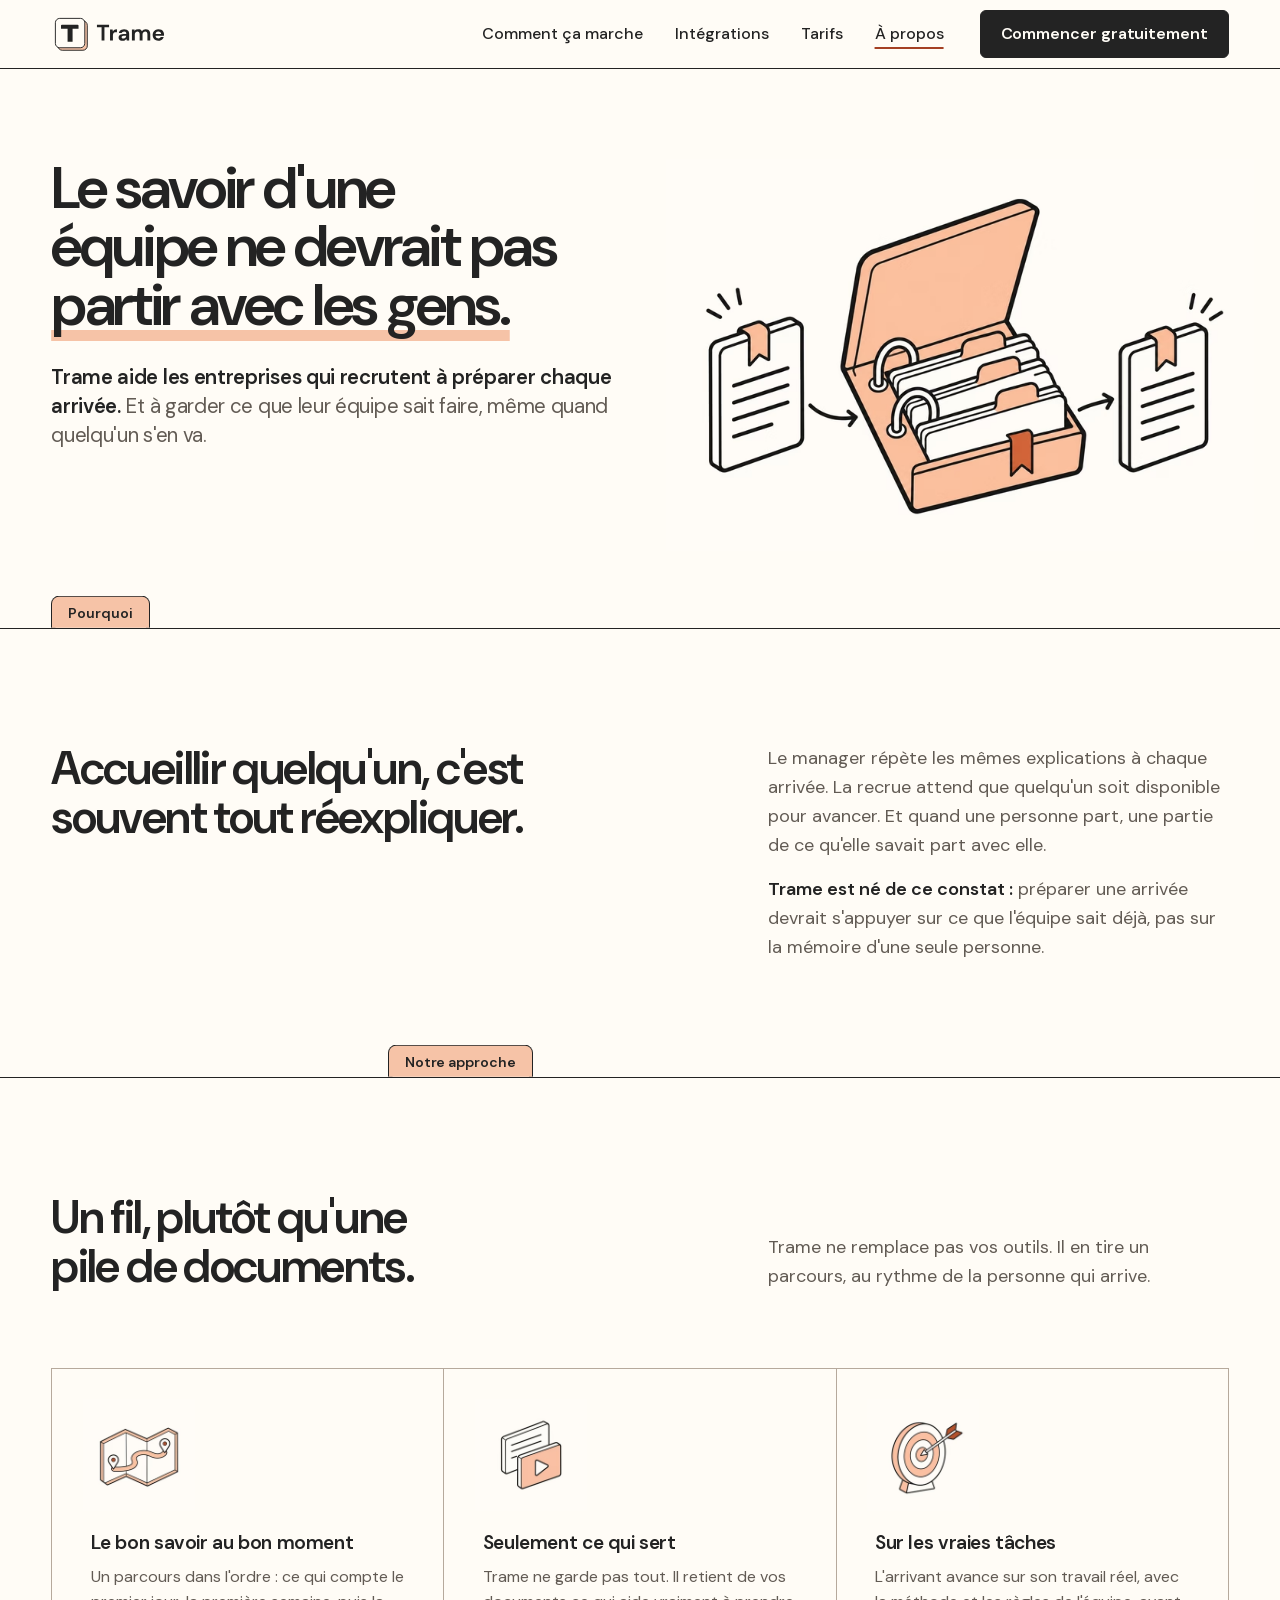
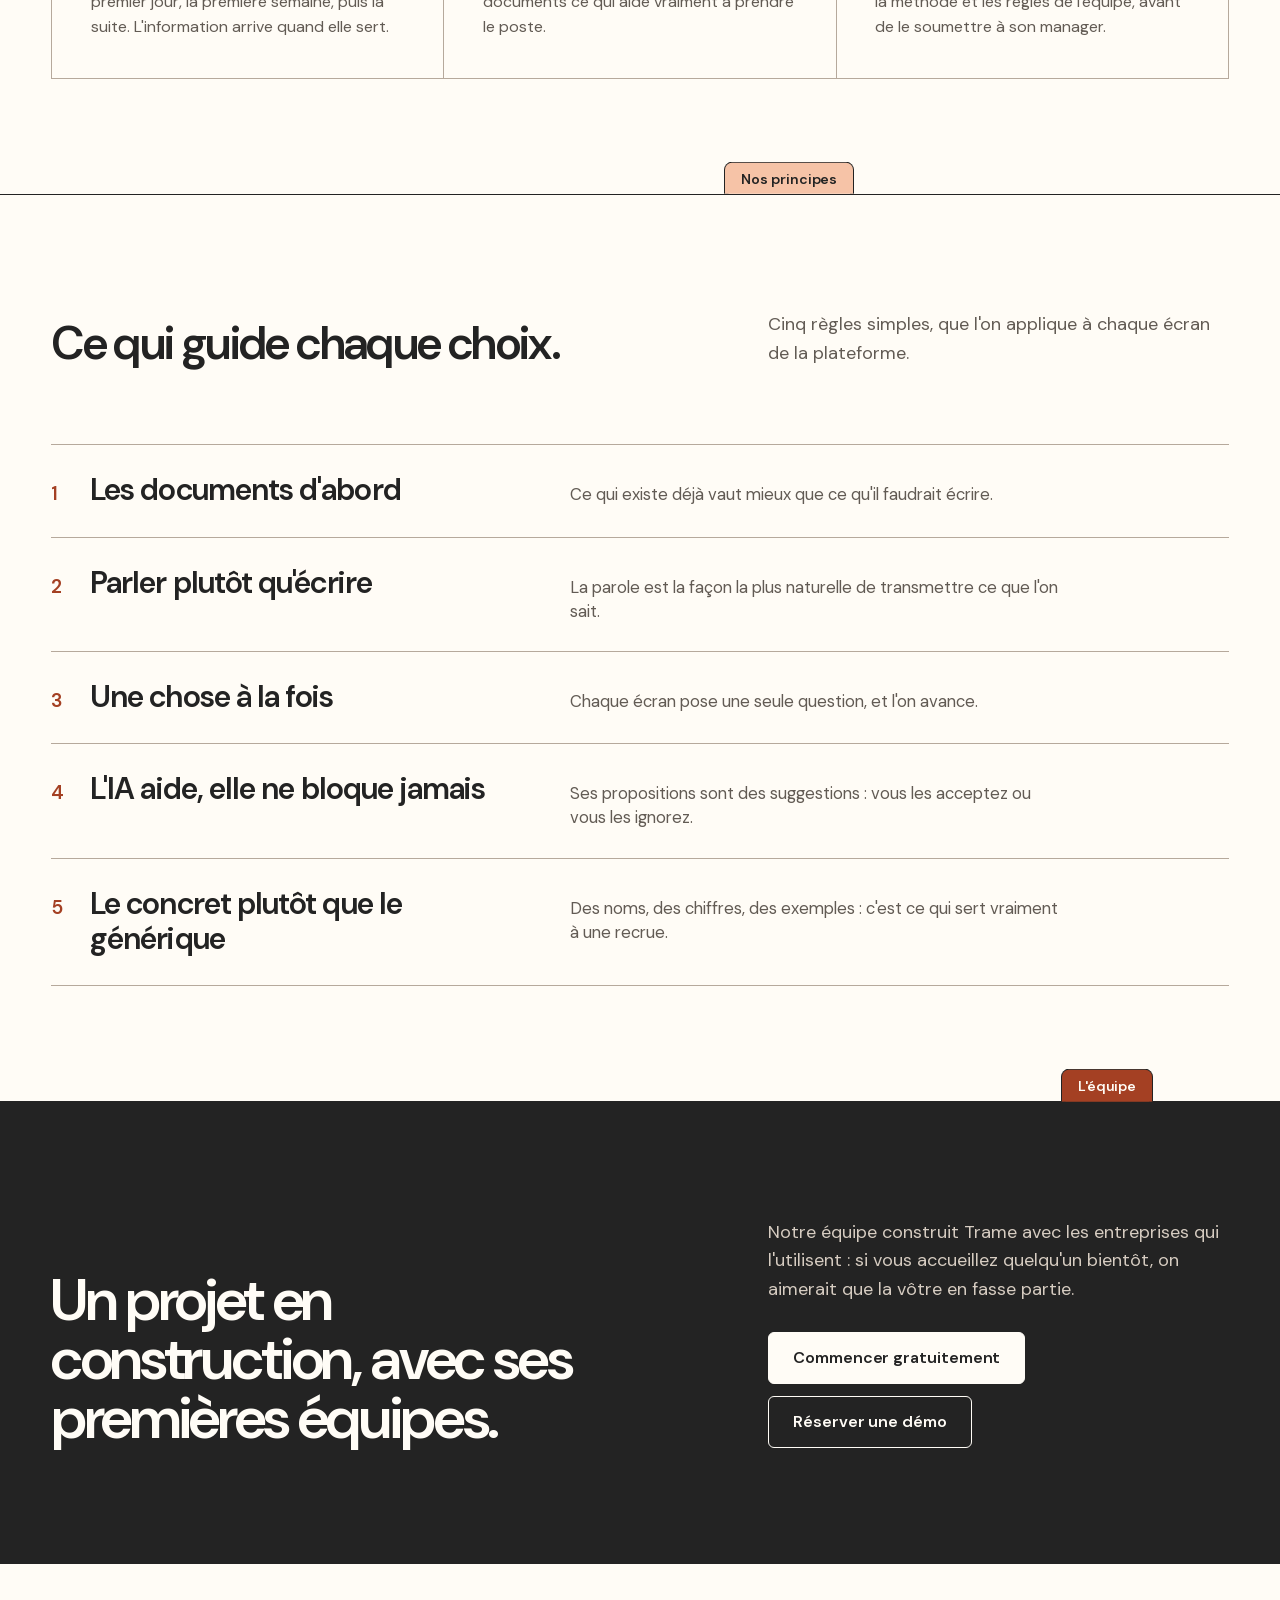
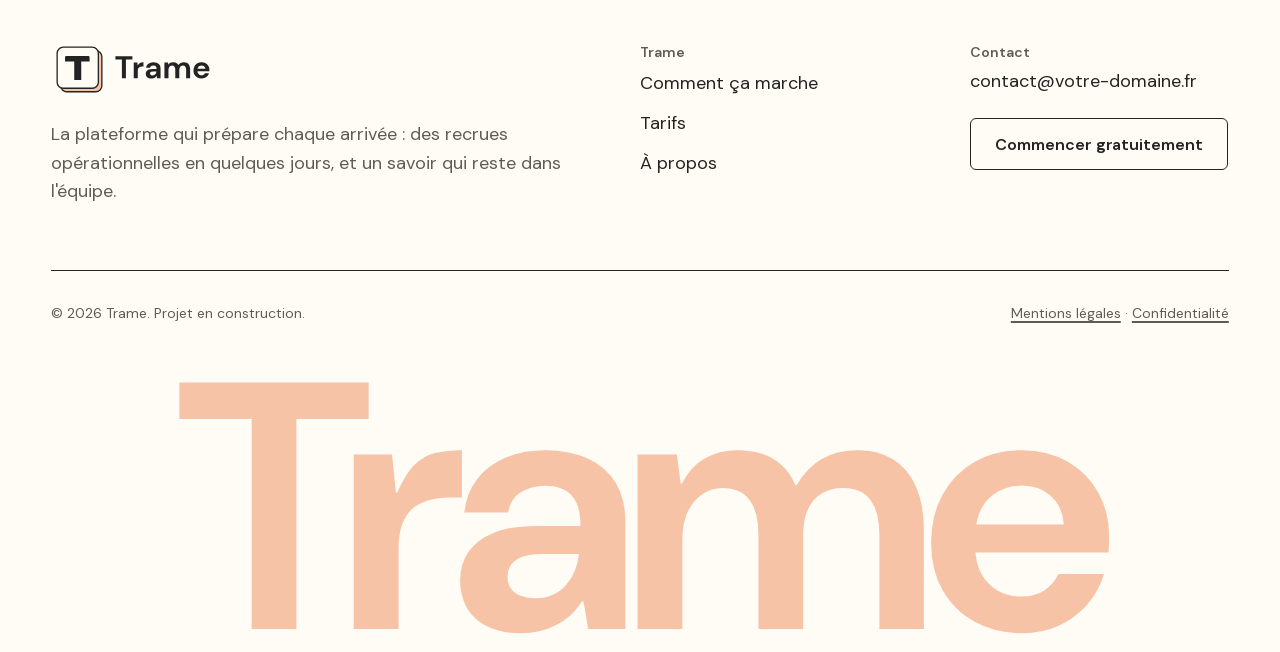
==== commit eb15afa1: "Retirer les noms de l'équipe, démo avec « notre équipe » Aucun nom de porteur du projet sur le site " ====
--- a/a-propos.html
+++ b/a-propos.html
@@ -115,7 +115,7 @@
       <div class="closing">
         <h2 id="equipe-title">Un projet en construction, avec ses premières équipes.</h2>
         <div class="closing__side">
-          <p>Trame est porté par Balthazar Amaudric et Léopold Klein. Nous construisons la plateforme avec les entreprises qui l'utilisent : si vous accueillez quelqu'un bientôt, on aimerait que la vôtre en fasse partie.</p>
+          <p>Notre équipe construit Trame avec les entreprises qui l'utilisent : si vous accueillez quelqu'un bientôt, on aimerait que la vôtre en fasse partie.</p>
           <div class="actions">
             <a href="index.html#commencer" class="btn btn--paper" data-cta="a-propos">Commencer gratuitement</a>
             <a href="tarifs.html#demo" class="btn btn--on-ink" data-demo="a-propos">Réserver une démo</a>
